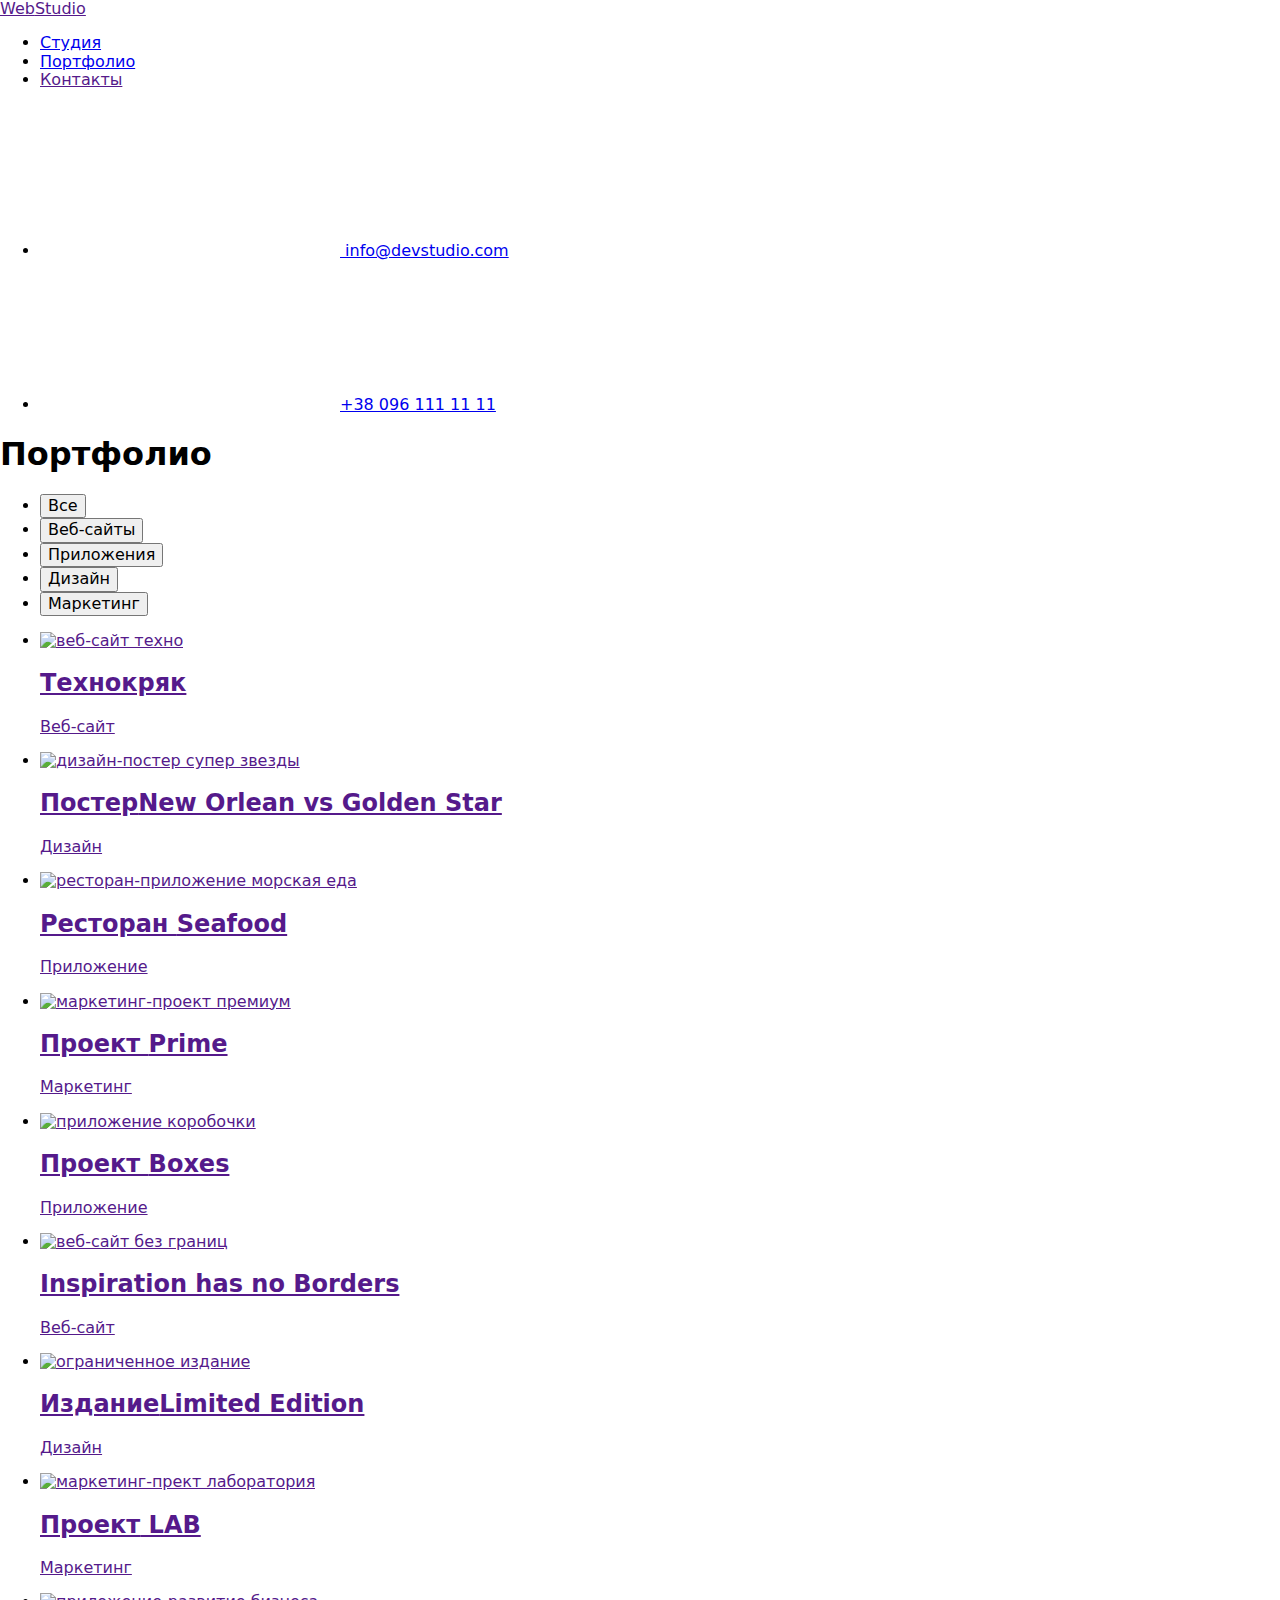
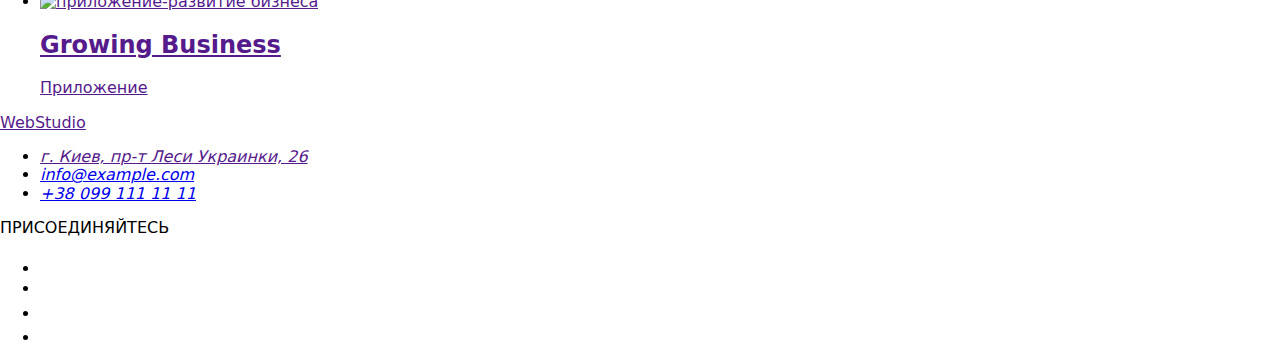
==== portfolio.html @ 08120b88 "создание файлов в дз5" ====
<!DOCTYPE html>
<html lang="ru">
  <head>
    <meta charset="UTF-8" />
    <meta http-equiv="X-UA-Compatible" content="IE=edge" />
    <meta name="viewport" content="width=device-width, initial-scale=1.0" />
    <title>WebStudio</title>
    <link
      href="https://fonts.googleapis.com/css2?family=Raleway:wght@700&family=Roboto:wght@400;500;700;900&display=swap"
      rel="stylesheet"
    />
    <link
      rel="stylesheet"
      href="https://cdnjs.cloudflare.com/ajax/libs/modern-normalize/0.6.0/modern-normalize.min.css"
    />
    <link rel="stylesheet" href="./css/styles.css" />
  </head>

  <body>
    <!--Шапка сайту-->
    <header class="header">
      <div class="container topline">
        <nav class="nav-topline">
          <!--Символ-->
          <a href="" class="logo link" lang="en"
            ><span class="logo-accent">Web</span>Studio</a
          >
          <ul class="site-nav list">
            <li class="item">
              <a href="index.html" class="link">Студия</a>
            </li>
            <li class="item">
              <a href="portfolio.html" class="link current">Портфолио</a>
            </li>
            <li class="item"><a href="" class="link">Контакты</a></li>
          </ul>
        </nav>
        <ul class="contact list">
          <li class="item">
            <a
              class="link contact-link"
              href="mailto:info@devstudio.com"
              target="_blank"
              rel="noopener nofollow noreferrer"
              aria-label="електронная почта"
            >
              <svg class="icon post">
                <use href="./images/symbol-defs.svg#icon-email"></use>
              </svg>
              info@devstudio.com
            </a>
          </li>
          <li class="item">
            <a
              class="link contact-link"
              href="tel:+380961111111"
              target="_blank"
              rel="noopener nofollow noreferrer"
              aria-label="номер телефона"
            >
              <svg class="icon tell">
                <use href="./images/symbol-defs.svg#icon-phone"></use></svg
              >+38 096 111 11 11
            </a>
          </li>
        </ul>
      </div>
    </header>
    <!--Головна частина сайту-->
    <main>
      <section class="portfolio section">
        <div class="container">
          <h1 class="visually-hidden">Портфолио</h1>
          <ul class="filters list">
            <li class="item">
              <button type="button" class="filter">Все</button>
            </li>
            <li class="item">
              <button type="button" class="filter">Веб-сайты</button>
            </li>
            <li class="item">
              <button type="button" class="filter">Приложения</button>
            </li>
            <li class="item">
              <button type="button" class="filter">Дизайн</button>
            </li>
            <li class="item">
              <button type="button" class="filter">Маркетинг</button>
            </li>
          </ul>
          <ul class="list portfolio-workes">
            <li class="portfolio-item">
              <a href="" class="link portfolio-link">
                <img
                  class="card"
                  src="./images/tehno.jpg"
                  alt="веб-сайт техно"
                  width="370"
                  height="294"
                />
                <div class="title-work">
                  <h2 class="title">Технокряк</h2>
                  <p class="exampl">Веб-сайт</p>
                </div>
              </a>
            </li>
            <li class="portfolio-item">
              <a href="" class="link portfolio-link">
                <img
                  class="card"
                  src="./images/star.jpg"
                  alt="дизайн-постер супер звезды"
                  width="370"
                  height="294"
                />
                <div class="title-work">
                  <h2 class="title">
                    Постер<span lang="en">New Orlean vs Golden Star</span>
                  </h2>
                  <p class="exampl">Дизайн</p>
                </div>
              </a>
            </li>
            <li class="portfolio-item">
              <a href="" class="link portfolio-link">
                <img
                  class="card"
                  src="./images/seafood.jpg"
                  alt="ресторан-приложение морская еда"
                  width="370"
                  height="294"
                />
                <div class="title-work">
                  <h2 class="title">Ресторан <span lang="en">Seafood</span></h2>
                  <p class="exampl">Приложение</p>
                </div>
              </a>
            </li>
            <li class="portfolio-item">
              <a href="" class="link portfolio-link">
                <img
                  class="card"
                  src="./images/prime.jpg"
                  alt="маркетинг-проект премиум"
                  width="370"
                  height="294"
                />
                <div class="title-work">
                  <h2 class="title">Проект <span lang="en">Prime</span></h2>
                  <p class="exampl">Маркетинг</p>
                </div>
              </a>
            </li>
            <li class="portfolio-item">
              <a href="" class="link portfolio-link">
                <img
                  class="card"
                  src="./images/boxes.jpg"
                  alt="приложение коробочки"
                  width="370"
                  height="294"
                />
                <div class="title-work">
                  <h2 class="title">Проект <span lang="en">Boxes</span></h2>
                  <p class="exampl">Приложение</p>
                </div>
              </a>
            </li>
            <li class="portfolio-item">
              <a href="" class="link portfolio-link">
                <img
                  class="card"
                  src="./images/noboders.jpg"
                  alt="веб-сайт без границ"
                  width="370"
                  height="294"
                />
                <div class="title-work">
                  <h2 class="title" lang="en">Inspiration has no Borders</h2>
                  <p class="exampl">Веб-сайт</p>
                </div>
              </a>
            </li>
            <li class="portfolio-item">
              <a href="" class="link portfolio-link">
                <img
                  class="card"
                  src="./images/limited.jpg"
                  alt="ограниченное издание"
                  width="370"
                  height="294"
                />
                <div class="title-work">
                  <h2 class="title">
                    Издание<span lang="en">Limited Edition</span>
                  </h2>
                  <p class="exampl">Дизайн</p>
                </div>
              </a>
            </li>
            <li class="portfolio-item">
              <a href="" class="link portfolio-link">
                <img
                  class="card"
                  src="./images/lab.jpg"
                  alt="маркетинг-прект лаборатория"
                  width="370"
                  height="294"
                />
                <div class="title-work">
                  <h2 class="title">Проект<span lang="en"> LAB</span></h2>
                  <p class="exampl">Маркетинг</p>
                </div>
              </a>
            </li>
            <li class="portfolio-item">
              <a href="" class="link portfolio-link">
                <img
                  class="card"
                  src="./images/busines.jpg"
                  alt="приложение-развитие бизнеса"
                  width="370"
                  height="294"
                />
                <div class="title-work">
                  <h2 class="title" lang="en">Growing Business</h2>
                  <p class="exampl">Приложение</p>
                </div>
              </a>
            </li>
          </ul>
        </div>
      </section>
    </main>

    <!--Футер-->
    <footer class="footer">
      <div class="container bottom">
        <!--Символ-->
        <div class="bottom-box">
          <a href="" class="logo white link" lang="en"
            ><span class="logo-accent">Web</span>Studio</a
          >
          <address>
            <ul class="list adress">
              <li class="item">
                <a
                  class="link post"
                  href=""
                  target="_blank"
                  rel="noopener nofollow noreferrer"
                >
                  г. Киев, пр-т Леси Украинки, 26
                </a>
              </li>
              <li class="item">
                <a
                  class="link"
                  href="mailto:info@example.com"
                  lang="en"
                  target="_blank"
                  rel="noopener nofollow noreferrer"
                  >info@example.com</a
                >
              </li>
              <li class="item">
                <a
                  class="link"
                  href="tel:+380991111111"
                  target="_blank"
                  rel="noopener nofollow noreferrer"
                  >+38 099 111 11 11</a
                >
              </li>
            </ul>
          </address>
        </div>
        <div class="contact-box bottom-box">
          <p class="text-footer">ПРИСОЕДИНЯЙТЕСЬ</p>
          <ul class="list social-contact">
            <li class="item-contact">
              <a
                href=""
                class="link link-contact footer-contact"
                aria-label="Компания"
                ><svg class="icon-contact" width="20" height="20">
                  <use
                    href="./images/symbol-defs.svg#icon-instagram"
                  ></use></svg
              ></a>
            </li>
            <li class="item-contact">
              <a
                href=""
                class="link link-contact footer-contact"
                aria-label="Компания"
                ><svg class="icon-contact" width="20" height="16.25">
                  <use href="./images/symbol-defs.svg#icon-twitter"></use></svg
              ></a>
            </li>
            <li class="item-contact">
              <a
                href=""
                class="link link-contact footer-contact"
                aria-label="Компания"
                ><svg class="icon-contact" width="10" height="20">
                  <use href="./images/symbol-defs.svg#icon-facebook"></use></svg
              ></a>
            </li>
            <li class="item-contact">
              <a
                href=""
                class="link link-contact footer-contact"
                aria-label="Компания"
                ><svg class="icon-contact" width="20" height="20">
                  <use href="./images/symbol-defs.svg#icon-linkedin"></use></svg
              ></a>
            </li>
          </ul>
        </div>
      </div>
    </footer>
  </body>
</html>
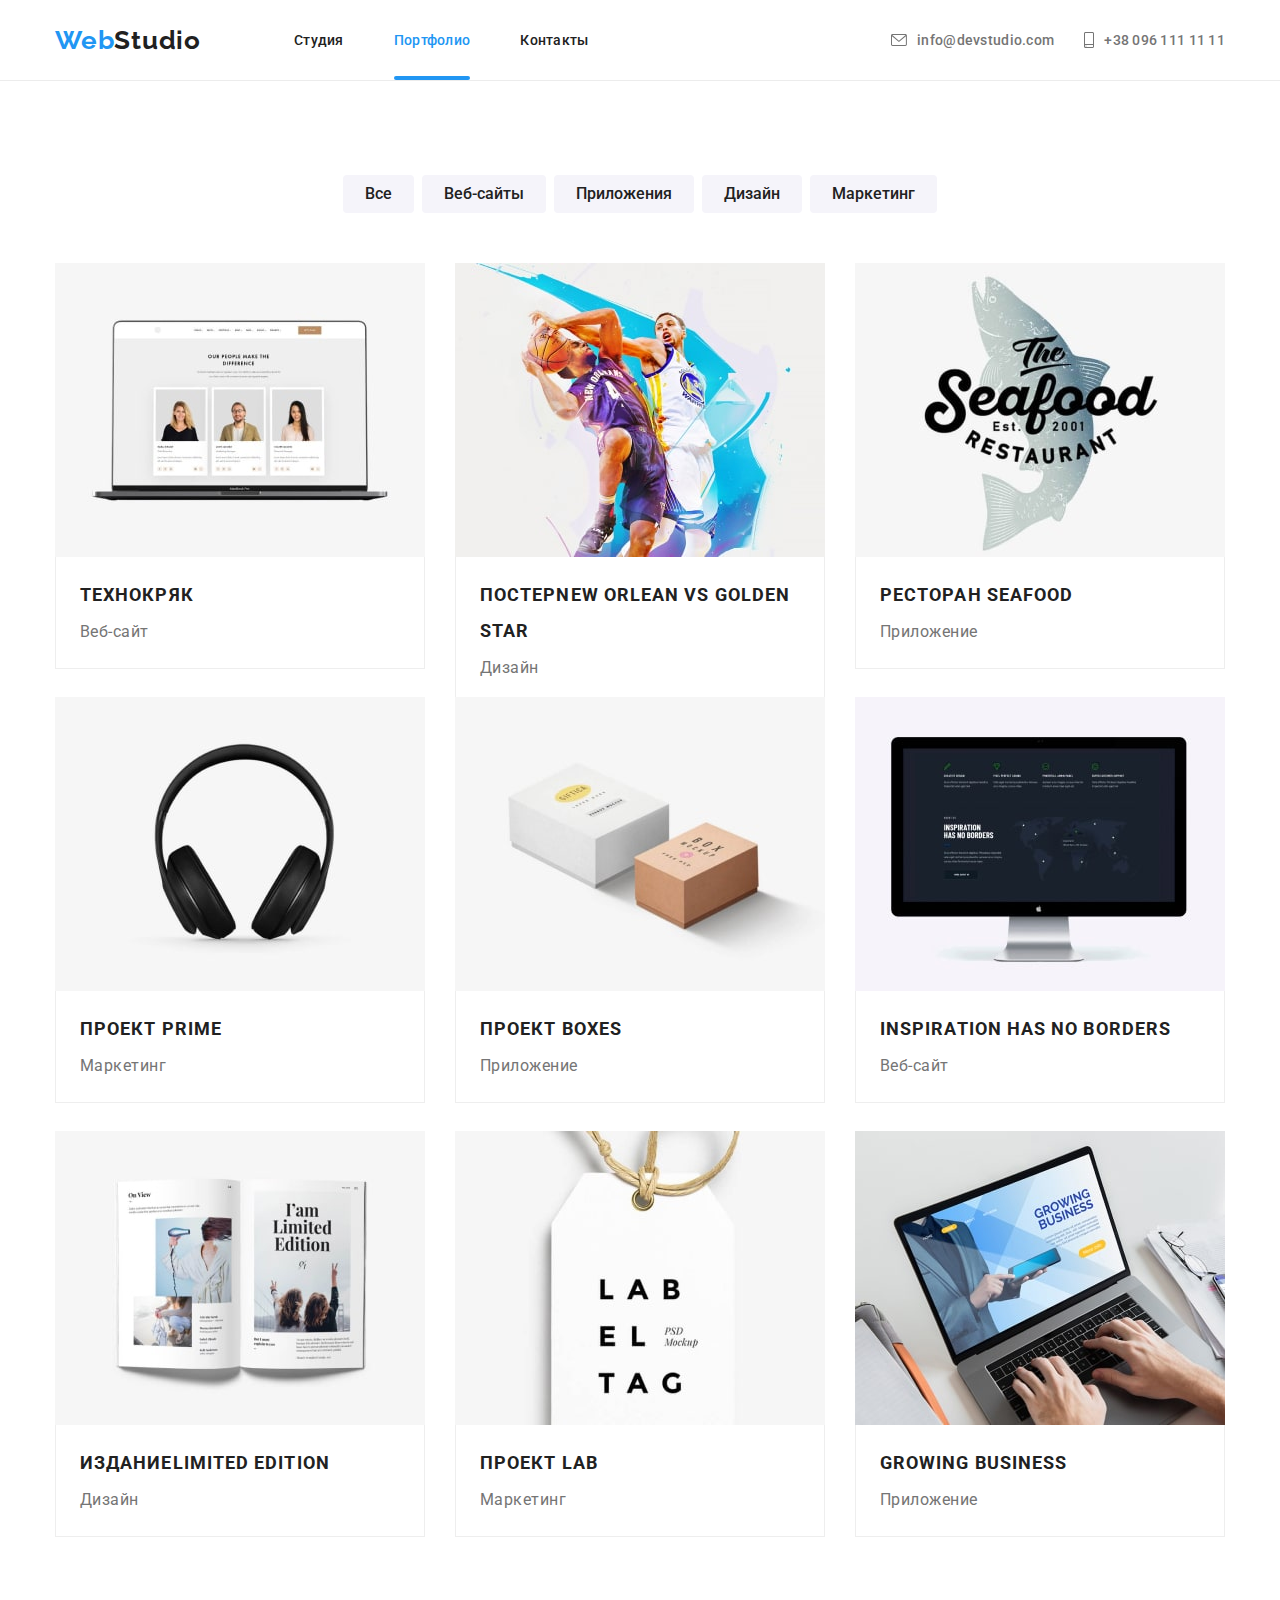
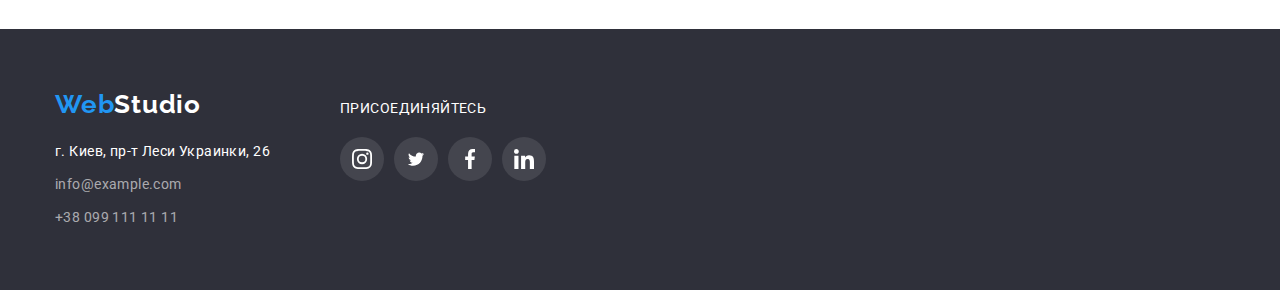
==== commit 83c397c3: "оформлена полоска в хедере актив" ====
--- a/portfolio.html
+++ b/portfolio.html
@@ -30,7 +30,10 @@
               <a href="index.html" class="link">Студия</a>
             </li>
             <li class="item">
-              <a href="portfolio.html" class="link current">Портфолио</a>
+              <a href="portfolio.html" class="link current"
+                >Портфолио
+                <div class="line"></div
+              ></a>
             </li>
             <li class="item"><a href="" class="link">Контакты</a></li>
           </ul>
--- a/css/styles.css
+++ b/css/styles.css
@@ -0,0 +1,652 @@
+/* цвета */
+
+/* цвет основного текста #757575 */
+/* вторичный цвет текста  #212121 */
+/* белый текст и фон #FFFFFF  */
+/* акцент #2196F3 */
+/* цвет фона шапки и футера #2F303A */
+/*цвет фона секции наша команда и фона радиокнопок #F5F4FA */
+/* цвет ховера кнопки заказать услугу #188CE8 */
+/* цвет бордера topline #ECECEC */
+/* цвет бордера картки порфолио #EEEEEE */
+/* цвет кнопки секции клиент #AFB1B8*/
+
+/*переменные*/
+
+:root {
+  --primary-text-color: #757575;
+  --title-text-color: #212121;
+  --accent-color: #2196f3;
+  --primary-white-color: #ffffff;
+  --head-footer-bgcolor: #2f303a;
+  --secondary-bgcolor: #f5f4fa;
+  --secondary-accent-color: #188ce8;
+  --topline-color: #ececec;
+  --boder-portfolio-color: #eeeeee;
+  --client-color: #afb1b8;
+}
+
+/* общие */
+
+body {
+  font-family: 'Roboto', sans-serif;
+  font-size: 14px;
+  line-height: 1.71;
+  text-decoration: none;
+  letter-spacing: 0.03em;
+
+  background-color: var(--primary-white-color);
+  color: var(--primary-text-color);
+}
+
+.link {
+  text-decoration-line: none;
+}
+
+.list {
+  list-style: none;
+  margin: 0;
+  padding: 0;
+}
+
+.card {
+  display: block;
+  max-width: 100%;
+  height: auto;
+}
+
+.section.impotent {
+  padding-bottom: 94px;
+  padding-top: 94px;
+}
+.section.works {
+  padding-bottom: 94px;
+}
+
+.section.comand {
+  padding-top: 94px;
+  padding-bottom: 94px;
+}
+
+.section.portfolio {
+  padding-top: 94px;
+  padding-bottom: 94px;
+}
+
+.section.clients {
+  padding-top: 94px;
+  padding-bottom: 94px;
+}
+
+.hero {
+  text-align: center;
+
+  max-width: 1600px;
+  height: 600px;
+  padding-top: 200px;
+  padding-bottom: 200px;
+  margin-left: auto;
+  margin-right: auto;
+
+  background-image: linear-gradient(
+      to right,
+      rgba(47, 48, 58, 0.4),
+      rgba(47, 48, 58, 0.4)
+    ),
+    url('../images/imgbg.jpg');
+  background-color: #c4c4c4;
+
+  background-repeat: no-repeat;
+  background-position: center;
+  background-size: cover;
+}
+
+.hero-title {
+  width: 696px;
+  color: var(--primary-white-color);
+
+  font-weight: 900;
+  font-size: 44px;
+  line-height: 1.5;
+  letter-spacing: 0.06em;
+
+  text-transform: uppercase;
+
+  margin: 0 auto 30px;
+}
+
+.section-title {
+  color: var(--title-text-color);
+
+  font-weight: 700;
+  font-size: 36px;
+  line-height: 1.17;
+  text-align: center;
+  letter-spacing: 0.03em;
+
+  margin-top: 0;
+  margin-bottom: 50px;
+}
+
+.title {
+  color: var(--title-text-color);
+  text-transform: uppercase;
+
+  margin-top: 0;
+  margin-bottom: 10px;
+}
+.portfolio-workes .title {
+  margin-bottom: 4px;
+}
+
+.text {
+  margin-top: 0;
+  margin-bottom: 0;
+}
+
+.comand {
+  background-color: var(--secondary-bgcolor);
+}
+
+/* скрытие текста*/
+
+.visually-hidden {
+  position: absolute;
+  white-space: nowrap;
+  width: 1px;
+  height: 1px;
+  overflow: hidden;
+  border: 0;
+  padding: 0;
+  clip: rect(0 0 0 0);
+  clip-path: inset(50%);
+  margin: -1px;
+}
+
+/* контейнер */
+
+.container {
+  margin-left: auto;
+  margin-right: auto;
+  width: 1200px;
+  padding-left: 15px;
+  padding-right: 15px;
+}
+
+/* логотип */
+
+.logo {
+  font-family: 'Raleway', sans-serif;
+  font-weight: 700;
+  font-size: 26px;
+  line-height: 1.18;
+  text-align: left;
+  letter-spacing: 0.03em;
+
+  color: var(--title-text-color);
+}
+
+.logo.white {
+  display: block;
+  margin-bottom: 20px;
+
+  color: var(--primary-white-color);
+}
+
+.logo-accent {
+  color: var(--accent-color);
+}
+
+/* Хедер */
+
+.header {
+  border-bottom: 1px solid var(--topline-color);
+}
+
+.container.topline {
+  display: flex;
+  align-items: center;
+}
+
+.site-nav {
+  display: flex;
+  align-items: center;
+  margin-left: 93px;
+}
+
+.site-nav .item:not(:first-child) {
+  margin-left: 50px;
+}
+
+.nav-topline {
+  display: flex;
+  align-items: center;
+}
+
+.site-nav .link {
+  display: block;
+  padding-top: 32px;
+  padding-bottom: 32px;
+
+  color: var(--title-text-color);
+
+  font-weight: 500;
+  font-size: 14px;
+  line-height: 1.17;
+  text-align: left;
+  letter-spacing: 0.02em;
+}
+
+.site-nav .link:hover,
+.site-nav .link:focus {
+  color: var(--accent-color);
+}
+
+.site-nav .link.current {
+  position: relative;
+
+  color: var(--accent-color);
+}
+
+.link.current .line {
+  position: absolute;
+  bottom: 0;
+  left: 0;
+
+  width: 100%;
+  height: 4px;
+  background-color: var(--accent-color);
+  border-radius: 2px;
+}
+
+.contact {
+  display: flex;
+  margin-left: auto;
+  align-items: center;
+}
+
+.contact .item + .item {
+  margin-left: 30px;
+}
+
+.contact-link .icon {
+  display: inline-block;
+  margin-right: 10px;
+  fill: currentColor;
+}
+
+.icon.post {
+  width: 16px;
+  height: 12px;
+}
+
+.icon.tell {
+  width: 10px;
+  height: 16px;
+}
+
+.contact.list .link {
+  display: flex;
+  align-items: center;
+  padding-top: 32px;
+  padding-bottom: 32px;
+
+  color: var(--primary-text-color);
+
+  font-weight: 500;
+  font-size: 14px;
+  line-height: 1.17;
+  letter-spacing: 0.02em;
+}
+
+.contact .link:hover,
+.contact .link:focus {
+  color: var(--accent-color);
+}
+
+/* кнопка */
+
+.button {
+  color: var(--primary-white-color);
+  background-color: var(--accent-color);
+
+  cursor: pointer;
+  font-family: 'Roboto', sans-serif;
+  font-weight: 700;
+  font-size: 16px;
+  line-height: 1.9;
+  text-align: center;
+  vertical-align: center;
+  letter-spacing: 0.06em;
+
+  display: inline-block;
+  min-width: 200px;
+  padding: 10px 32px;
+  box-shadow: 0px 4px 4px rgba(0, 0, 0, 0.15);
+  border-radius: 4px;
+  border: 0;
+}
+
+.button:hover,
+.dutton:focus {
+  background-color: var(--secondary-accent-color);
+}
+
+/* наши особенности */
+
+.icon-impotent {
+  display: flex;
+  align-items: center;
+  justify-content: center;
+
+  background-color: #f5f4fa;
+  border-radius: 4px;
+  margin-bottom: 30px;
+  height: 120px;
+}
+
+.list.skill > .title {
+  font-weight: 700;
+  font-size: 14px;
+  line-height: 1.17;
+  text-align: left;
+  letter-spacing: 0.03em;
+}
+
+.list.skill {
+  display: flex;
+}
+
+.list.skill .item:not(:last-child) {
+  margin-right: 30px;
+}
+.list.skill .item {
+  width: 270px;
+}
+
+/*чем мы занимаемся */
+
+.list.activity {
+  display: flex;
+}
+
+.list.activity .item:not(:last-child) {
+  margin-right: 30px;
+}
+
+/* наша команда */
+
+.people {
+  display: flex;
+}
+
+.people-title {
+  padding-top: 30px;
+  padding-bottom: 30px;
+}
+
+.people .comand-item:not(:last-child) {
+  margin-right: 30px;
+}
+
+.people .title {
+  font-weight: 500;
+  font-size: 16px;
+  line-height: 1.17;
+  text-align: center;
+  letter-spacing: 0.03em;
+}
+.profession {
+  color: var(--primary-text-color);
+
+  font-size: 16px;
+  line-height: 1.17;
+  text-align: center;
+  letter-spacing: 0.03em;
+
+  margin: 0px 0px 16px;
+}
+
+.comand-item {
+  width: 270px;
+
+  background: var(--primary-white-color);
+
+  box-shadow: 0px 1px 3px rgba(0, 0, 0, 0.12), 0px 1px 1px rgba(0, 0, 0, 0.14),
+    0px 2px 1px rgba(0, 0, 0, 0.2);
+  border-radius: 0px 0px 4px 4px;
+}
+
+.social-contact {
+  display: flex;
+  justify-content: center;
+}
+
+.social-contact .item-contact:not(:last-child) {
+  margin-right: 10px;
+}
+
+.link-contact {
+  display: flex;
+  align-items: center;
+  justify-content: center;
+
+  border-radius: 50%;
+  width: 44px;
+  height: 44px;
+  color: var(--client-color);
+}
+
+.link-contact:hover,
+.link-contact:focus {
+  background-color: var(--accent-color);
+  color: var(--primary-white-color);
+}
+.icon-contact {
+  fill: currentColor;
+}
+
+/* Постоянные клиенты */
+
+.client {
+  display: flex;
+}
+
+.client .item-client:not(:last-child) {
+  margin-right: 30px;
+  padding-bottom: 0;
+}
+
+.link-client {
+  display: flex;
+  align-items: center;
+  justify-content: center;
+
+  border: 1px solid var(--client-color);
+  border-radius: 4px;
+  width: 170px;
+  height: 92px;
+  color: var(--client-color);
+}
+
+.link-client:hover,
+.link-client:focus {
+  border: 1px solid var(--accent-color);
+  color: var(--accent-color);
+}
+.client-icon {
+  fill: currentColor;
+}
+
+/* портфолио */
+
+.title-work {
+  padding: 20px 24px;
+
+  border-bottom: 1px solid var(--boder-portfolio-color);
+  border-left: 1px solid var(--boder-portfolio-color);
+  border-right: 1px solid var(--boder-portfolio-color);
+
+  background-color: var(--primary-white-color);
+}
+.portfolio-item {
+  width: 370px;
+  height: 404px;
+}
+
+.filters.list {
+  display: flex;
+  justify-content: center;
+
+  margin-bottom: 50px;
+}
+
+.filters.list > .item:nth-child(n + 2) {
+  margin-left: 8px;
+}
+
+.filter {
+  font-family: 'Roboto', sans-serif;
+  cursor: pointer;
+
+  font-weight: 500;
+  font-size: 16px;
+  line-height: 1.63;
+  text-align: center;
+  letter-spacing: 0.03;
+
+  color: var(--title-text-color);
+  background-color: var(--secondary-bgcolor);
+
+  display: inline-block;
+  padding: 6px 22px;
+  border-radius: 4px;
+  border: 0;
+}
+
+.filter:hover,
+.filter:focus {
+  color: var(--primary-white-color);
+  background-color: var(--accent-color);
+
+  box-shadow: 0px 3px 1px rgba(0, 0, 0, 0.1), 0px 1px 2px rgba(0, 0, 0, 0.08),
+    0px 2px 2px rgba(0, 0, 0, 0.12);
+}
+
+.portfolio-workes .title {
+  font-weight: 700;
+  font-size: 18px;
+  line-height: 2;
+  text-align: left;
+  letter-spacing: 0.06em;
+}
+
+.portfolio-workes {
+  list-style: none;
+
+  display: flex;
+  flex-wrap: wrap;
+}
+
+.portfolio-item:nth-child(3n) {
+  margin-right: 0;
+}
+
+.portfolio-item:nth-last-child(-n + 3) {
+  margin-bottom: 0;
+}
+
+.portfolio-item {
+  width: calc((100% - 60px) / 3);
+  margin-right: 30px;
+  margin-bottom: 30px;
+}
+
+.portfolio-item .exampl {
+  color: var(--primary-text-color);
+
+  font-size: 16px;
+  line-height: 1.9;
+  text-align: left;
+  letter-spacing: 0.03em;
+
+  margin: 0;
+}
+
+.link.portfolio-link {
+  display: block;
+}
+
+.link.portfolio-link:hover,
+.link.portfolio-link:focus {
+  box-shadow: 0px 1px 1px rgba(0, 0, 0, 0.12), 0px 4px 4px rgba(0, 0, 0, 0.06),
+    1px 4px 6px rgba(0, 0, 0, 0.16);
+}
+
+/*футер*/
+
+.footer {
+  background-color: var(--head-footer-bgcolor);
+  padding-top: 60px;
+  padding-bottom: 60px;
+}
+
+.adress .item:not(:last-child) {
+  margin-bottom: 9px;
+}
+
+.adress .link.post {
+  color: var(--primary-white-color);
+
+  font-size: 14px;
+  line-height: 1.7;
+  text-align: left;
+  letter-spacing: 0.03em;
+}
+
+.adress .link {
+  color: rgba(255, 255, 255, 0.6);
+  font-style: normal;
+}
+
+.adress .link:hover,
+.adress .link:focus,
+.adress .link.post:hover,
+.address .link.post:focus {
+  color: var(--accent-color);
+}
+
+.text-footer {
+  text-transform: uppercase;
+  color: var(--primary-white-color);
+
+  font-style: 700;
+  font-size: 14px;
+  line-height: 1.14;
+  letter-spacing: 0.03em;
+  margin: 0 0 20px;
+}
+
+.link-contact.footer-contact {
+  color: var(--primary-white-color);
+  background-color: rgba(255, 255, 255, 0.1);
+}
+
+.link-contact.footer-contact:hover,
+.link-contact.footer-contact:focus {
+  background-color: var(--accent-color);
+}
+
+.contact-box {
+  width: 206px;
+  height: 80px;
+}
+
+.container.bottom {
+  display: flex;
+  align-items: baseline;
+}
+
+.container.bottom .bottom-box:not(:last-child) {
+  margin-right: 70px;
+}
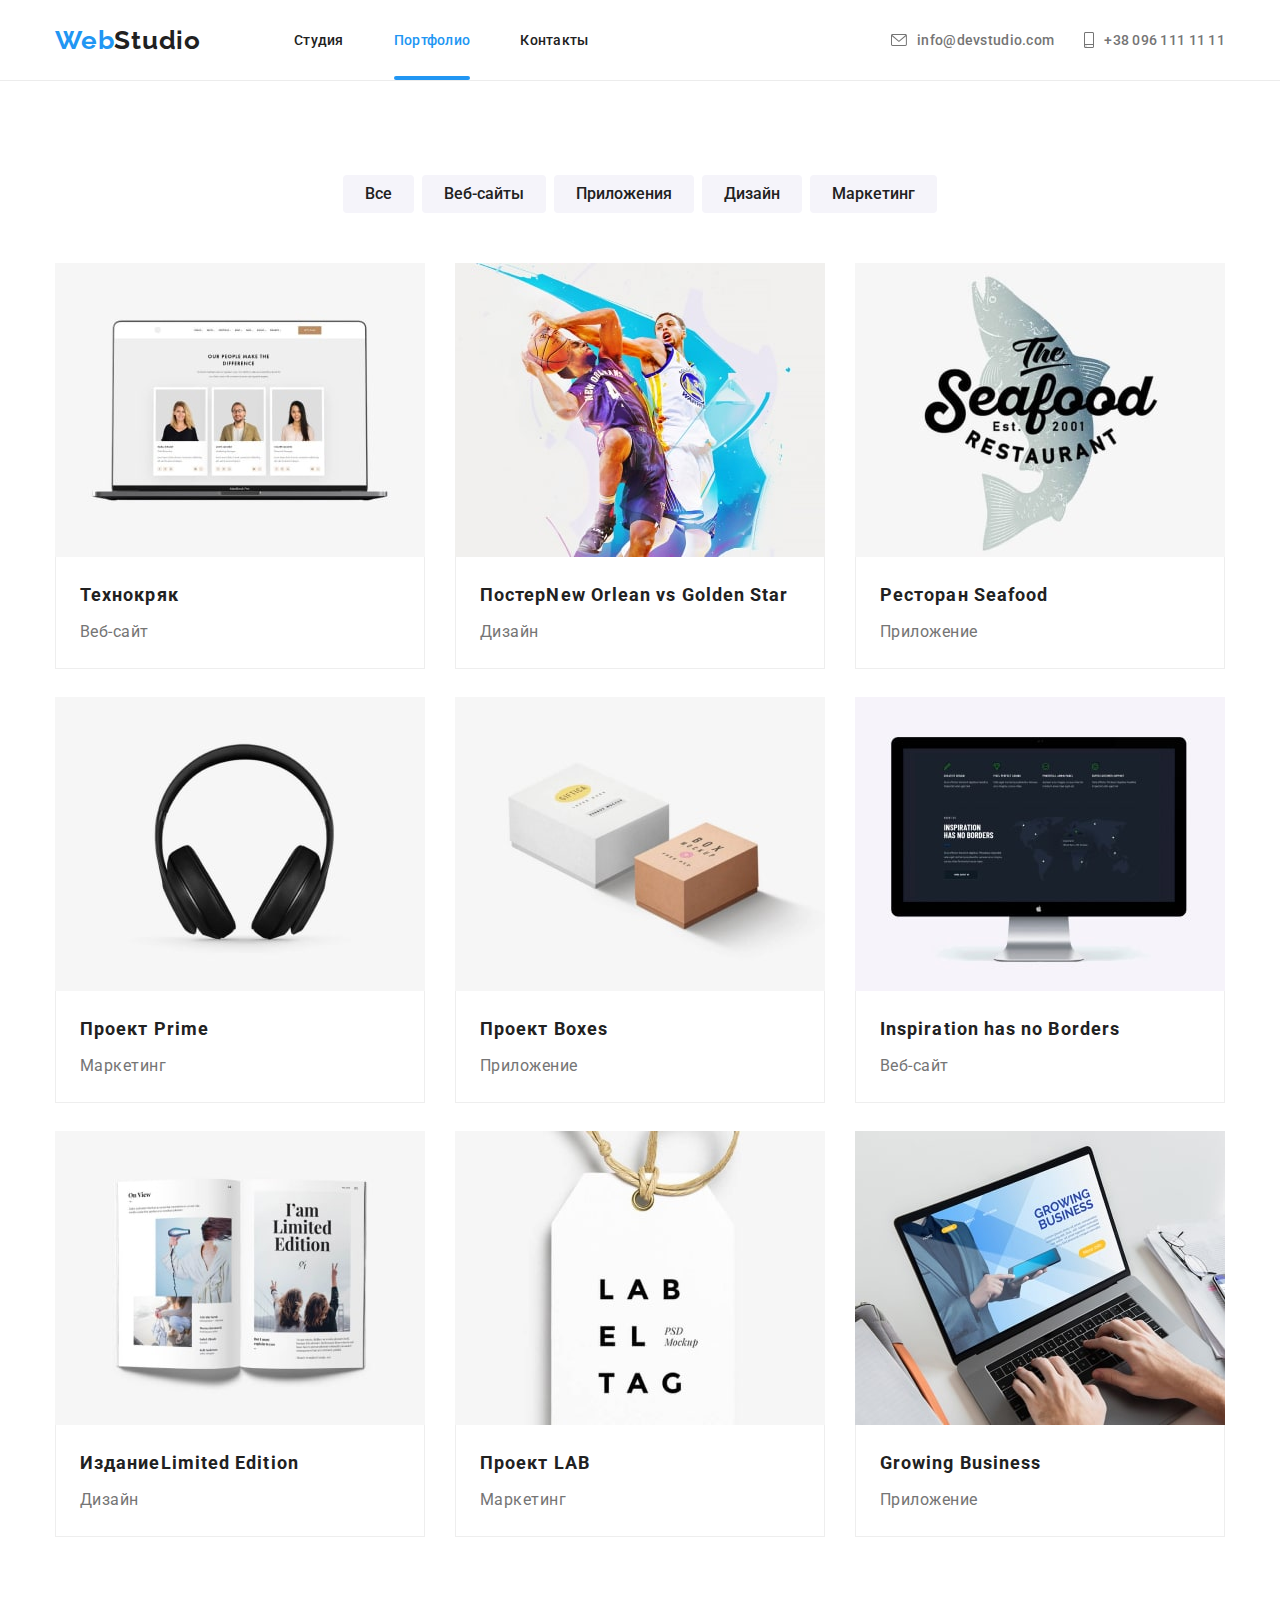
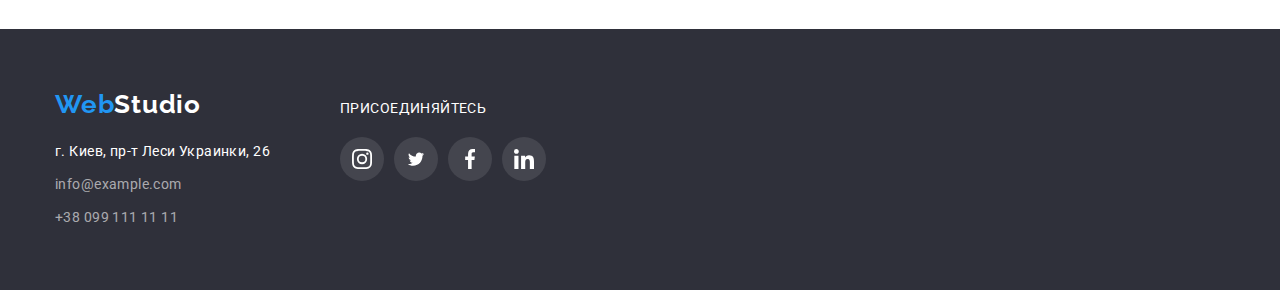
==== commit 7e027d48: "линия актив через аfter" ====
--- a/portfolio.html
+++ b/portfolio.html
@@ -30,10 +30,7 @@
               <a href="index.html" class="link">Студия</a>
             </li>
             <li class="item">
-              <a href="portfolio.html" class="link current"
-                >Портфолио
-                <div class="line"></div
-              ></a>
+              <a href="portfolio.html" class="link current">Портфолио </a>
             </li>
             <li class="item"><a href="" class="link">Контакты</a></li>
           </ul>
--- a/css/styles.css
+++ b/css/styles.css
@@ -24,6 +24,7 @@
   --topline-color: #ececec;
   --boder-portfolio-color: #eeeeee;
   --client-color: #afb1b8;
+  --function-animation: cubic-bezier(0.4, 0, 0.2, 1);
 }
 
 /* общие */
@@ -34,6 +35,8 @@
   line-height: 1.71;
   text-decoration: none;
   letter-spacing: 0.03em;
+
+  user-select: none;
 
   background-color: var(--primary-white-color);
   color: var(--primary-text-color);
@@ -130,7 +133,6 @@
 
 .title {
   color: var(--title-text-color);
-  text-transform: uppercase;
 
   margin-top: 0;
   margin-bottom: 10px;
@@ -235,6 +237,8 @@
   line-height: 1.17;
   text-align: left;
   letter-spacing: 0.02em;
+
+  transition: color 250ms var(--function-animation);
 }
 
 .site-nav .link:hover,
@@ -248,7 +252,9 @@
   color: var(--accent-color);
 }
 
-.link.current .line {
+.link.current::after {
+  content: '';
+  display: inline-blok;
   position: absolute;
   bottom: 0;
   left: 0;
@@ -297,6 +303,8 @@
   font-size: 14px;
   line-height: 1.17;
   letter-spacing: 0.02em;
+
+  transition: color 250ms var(--function-animation);
 }
 
 .contact .link:hover,
@@ -325,10 +333,12 @@
   box-shadow: 0px 4px 4px rgba(0, 0, 0, 0.15);
   border-radius: 4px;
   border: 0;
+
+  transition: background-color 250ms var(--function-animation);
 }
 
 .button:hover,
-.dutton:focus {
+.button:focus {
   background-color: var(--secondary-accent-color);
 }
 
@@ -366,12 +376,43 @@
 
 /*чем мы занимаемся */
 
+.list.skill .title {
+  text-transform: uppercase;
+}
+
 .list.activity {
   display: flex;
 }
 
 .list.activity .item:not(:last-child) {
   margin-right: 30px;
+}
+
+.work-thumb {
+  position: relative;
+}
+
+.work-card {
+  position: absolute;
+  bottom: 0;
+  left: 0;
+
+  font-weight: 700;
+  font-size: 14px;
+  line-height: 1.14;
+  text-align: center;
+  letter-spacing: 0.03em;
+  text-transform: uppercase;
+
+  padding: 27px;
+  width: 370px;
+  height: 70px;
+  color: var(--primary-white-color);
+  background: rgba(47, 48, 58, 0.8);
+}
+
+.work-text {
+  margin: 0;
 }
 
 /* наша команда */
@@ -435,12 +476,15 @@
   width: 44px;
   height: 44px;
   color: var(--client-color);
+
+  transition: color 250ms var(--function-animation),
+    background-color 250ms var(--function-animation);
 }
 
 .link-contact:hover,
 .link-contact:focus {
+  color: var(--primary-white-color);
   background-color: var(--accent-color);
-  color: var(--primary-white-color);
 }
 .icon-contact {
   fill: currentColor;
@@ -467,6 +511,9 @@
   width: 170px;
   height: 92px;
   color: var(--client-color);
+
+  transition: color 250ms var(--function-animation),
+    background-color 250ms var(--function-animation);
 }
 
 .link-client:hover,
@@ -522,6 +569,10 @@
   padding: 6px 22px;
   border-radius: 4px;
   border: 0;
+
+  transition: color 250ms var(--function-animation),
+    background-color 250ms var(--function-animation),
+    box-shadow 250ms var(--function-animation);
 }
 
 .filter:hover,
@@ -575,6 +626,8 @@
 
 .link.portfolio-link {
   display: block;
+
+  transition: box-shadow 250ms var(--function-animation);
 }
 
 .link.portfolio-link:hover,
@@ -602,11 +655,15 @@
   line-height: 1.7;
   text-align: left;
   letter-spacing: 0.03em;
+
+  transition: color 250ms var(--function-animation);
 }
 
 .adress .link {
   color: rgba(255, 255, 255, 0.6);
   font-style: normal;
+
+  transition: color 250ms var(--function-animation);
 }
 
 .adress .link:hover,
@@ -630,6 +687,8 @@
 .link-contact.footer-contact {
   color: var(--primary-white-color);
   background-color: rgba(255, 255, 255, 0.1);
+
+  transition: background-color 250ms var(--function-animation);
 }
 
 .link-contact.footer-contact:hover,
